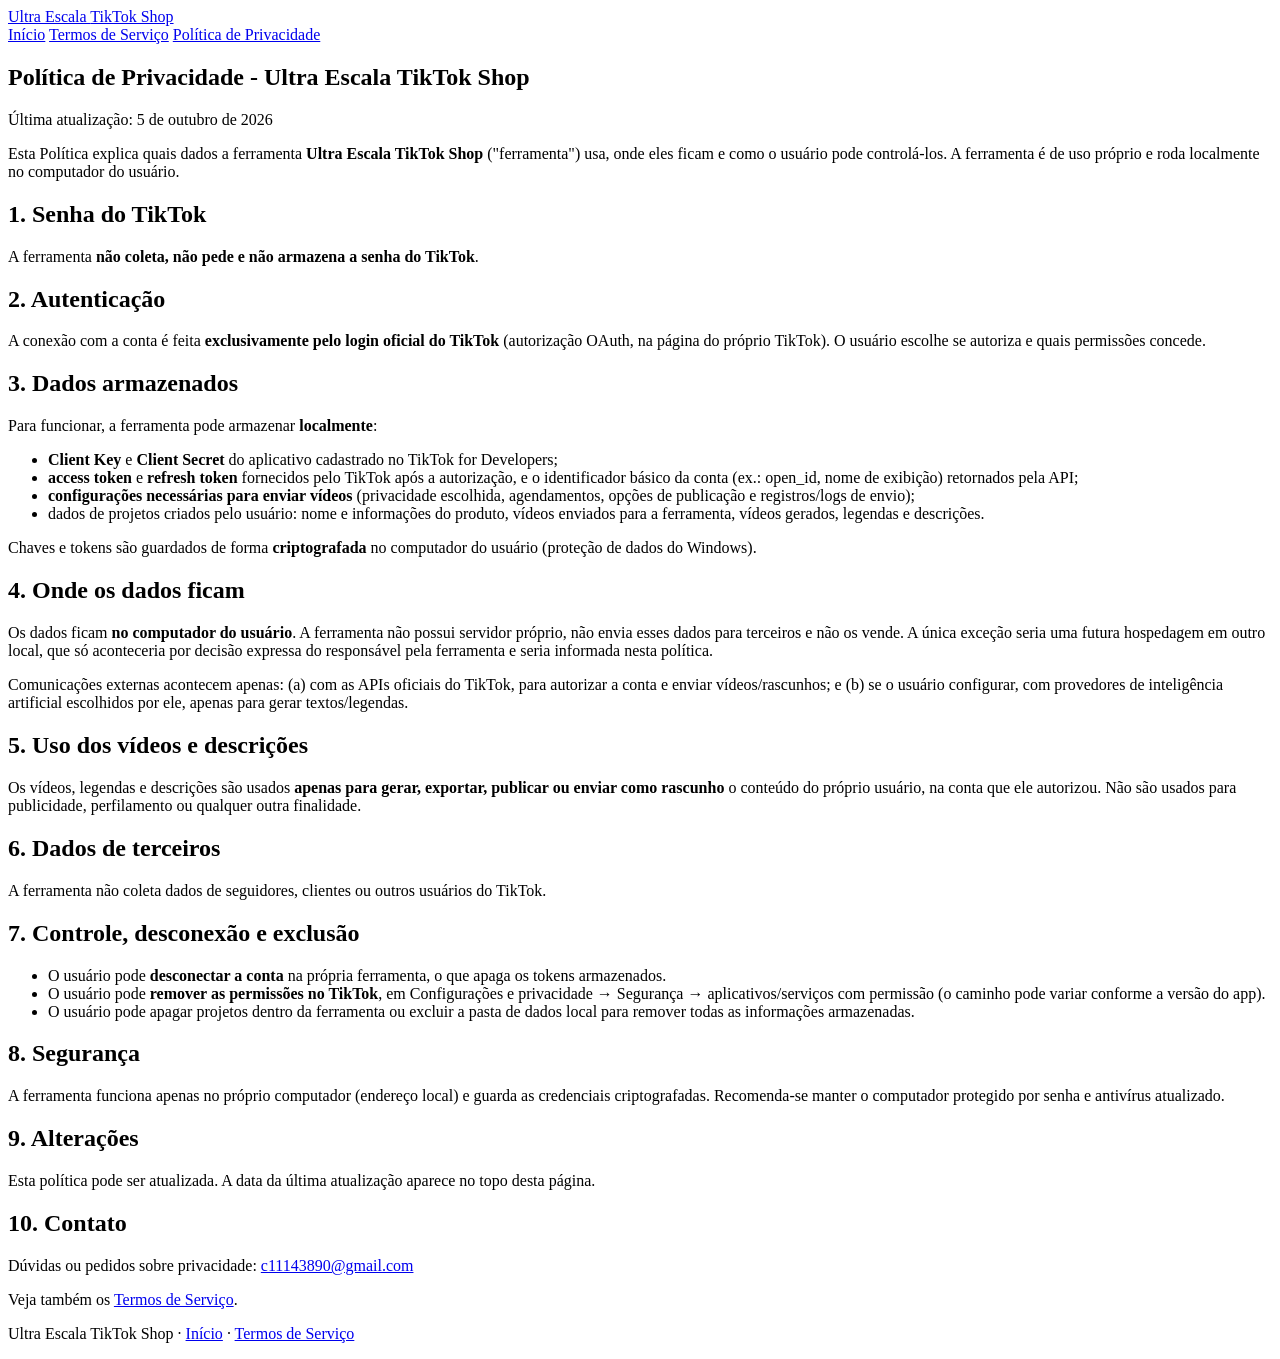
==== privacidade/index.html @ 0f506578 "Publica privacidade/index.html" ====
<!doctype html>
<html lang="pt-BR">
<head>
  <meta charset="utf-8">
  <meta name="viewport" content="width=device-width, initial-scale=1">
  <title>Política de Privacidade - Ultra Escala TikTok Shop</title>
  <meta name="description" content="Política de Privacidade da ferramenta Ultra Escala TikTok Shop.">
  <link rel="stylesheet" href="../style.css">
</head>
<body>
  <header class="top">
    <div class="wrap">
      <a class="logo" href="../">Ultra Escala <span>TikTok Shop</span></a>
      <nav>
        <a href="../">Início</a>
        <a href="../termos/">Termos de Serviço</a>
        <a class="on" href="./">Política de Privacidade</a>
      </nav>
    </div>
  </header>

  <main class="wrap">
    <article class="doc">
      <h1>Política de Privacidade - Ultra Escala TikTok Shop</h1>
      <p class="updated">Última atualização: 5 de outubro de 2026</p>

      <p>Esta Política explica quais dados a ferramenta <strong>Ultra Escala TikTok Shop</strong> ("ferramenta") usa,
        onde eles ficam e como o usuário pode controlá-los. A ferramenta é de uso próprio e roda localmente no
        computador do usuário.</p>

      <h2>1. Senha do TikTok</h2>
      <div class="note">A ferramenta <strong>não coleta, não pede e não armazena a senha do TikTok</strong>.</div>

      <h2>2. Autenticação</h2>
      <p>A conexão com a conta é feita <strong>exclusivamente pelo login oficial do TikTok</strong> (autorização OAuth,
        na página do próprio TikTok). O usuário escolhe se autoriza e quais permissões concede.</p>

      <h2>3. Dados armazenados</h2>
      <p>Para funcionar, a ferramenta pode armazenar <strong>localmente</strong>:</p>
      <ul>
        <li><strong>Client Key</strong> e <strong>Client Secret</strong> do aplicativo cadastrado no TikTok for Developers;</li>
        <li><strong>access token</strong> e <strong>refresh token</strong> fornecidos pelo TikTok após a autorização,
          e o identificador básico da conta (ex.: open_id, nome de exibição) retornados pela API;</li>
        <li><strong>configurações necessárias para enviar vídeos</strong> (privacidade escolhida, agendamentos,
          opções de publicação e registros/logs de envio);</li>
        <li>dados de projetos criados pelo usuário: nome e informações do produto, vídeos enviados para a ferramenta,
          vídeos gerados, legendas e descrições.</li>
      </ul>
      <p>Chaves e tokens são guardados de forma <strong>criptografada</strong> no computador do usuário
        (proteção de dados do Windows).</p>

      <h2>4. Onde os dados ficam</h2>
      <p>Os dados ficam <strong>no computador do usuário</strong>. A ferramenta não possui servidor próprio, não envia
        esses dados para terceiros e não os vende. A única exceção seria uma futura hospedagem em outro local,
        que só aconteceria por decisão expressa do responsável pela ferramenta e seria informada nesta política.</p>
      <p>Comunicações externas acontecem apenas: (a) com as APIs oficiais do TikTok, para autorizar a conta e enviar
        vídeos/rascunhos; e (b) se o usuário configurar, com provedores de inteligência artificial escolhidos por ele,
        apenas para gerar textos/legendas.</p>

      <h2>5. Uso dos vídeos e descrições</h2>
      <p>Os vídeos, legendas e descrições são usados <strong>apenas para gerar, exportar, publicar ou enviar como
        rascunho</strong> o conteúdo do próprio usuário, na conta que ele autorizou. Não são usados para publicidade,
        perfilamento ou qualquer outra finalidade.</p>

      <h2>6. Dados de terceiros</h2>
      <p>A ferramenta não coleta dados de seguidores, clientes ou outros usuários do TikTok.</p>

      <h2>7. Controle, desconexão e exclusão</h2>
      <ul>
        <li>O usuário pode <strong>desconectar a conta</strong> na própria ferramenta, o que apaga os tokens armazenados.</li>
        <li>O usuário pode <strong>remover as permissões no TikTok</strong>, em Configurações e privacidade → Segurança →
          aplicativos/serviços com permissão (o caminho pode variar conforme a versão do app).</li>
        <li>O usuário pode apagar projetos dentro da ferramenta ou excluir a pasta de dados local para remover todas
          as informações armazenadas.</li>
      </ul>

      <h2>8. Segurança</h2>
      <p>A ferramenta funciona apenas no próprio computador (endereço local) e guarda as credenciais criptografadas.
        Recomenda-se manter o computador protegido por senha e antivírus atualizado.</p>

      <h2>9. Alterações</h2>
      <p>Esta política pode ser atualizada. A data da última atualização aparece no topo desta página.</p>

      <h2>10. Contato</h2>
      <p>Dúvidas ou pedidos sobre privacidade: <a href="mailto:c11143890@gmail.com">c11143890@gmail.com</a></p>
      <p>Veja também os <a href="../termos/">Termos de Serviço</a>.</p>
    </article>
  </main>

  <footer>
    <p>Ultra Escala TikTok Shop · <a href="../">Início</a> · <a href="../termos/">Termos de Serviço</a></p>
  </footer>
</body>
</html>
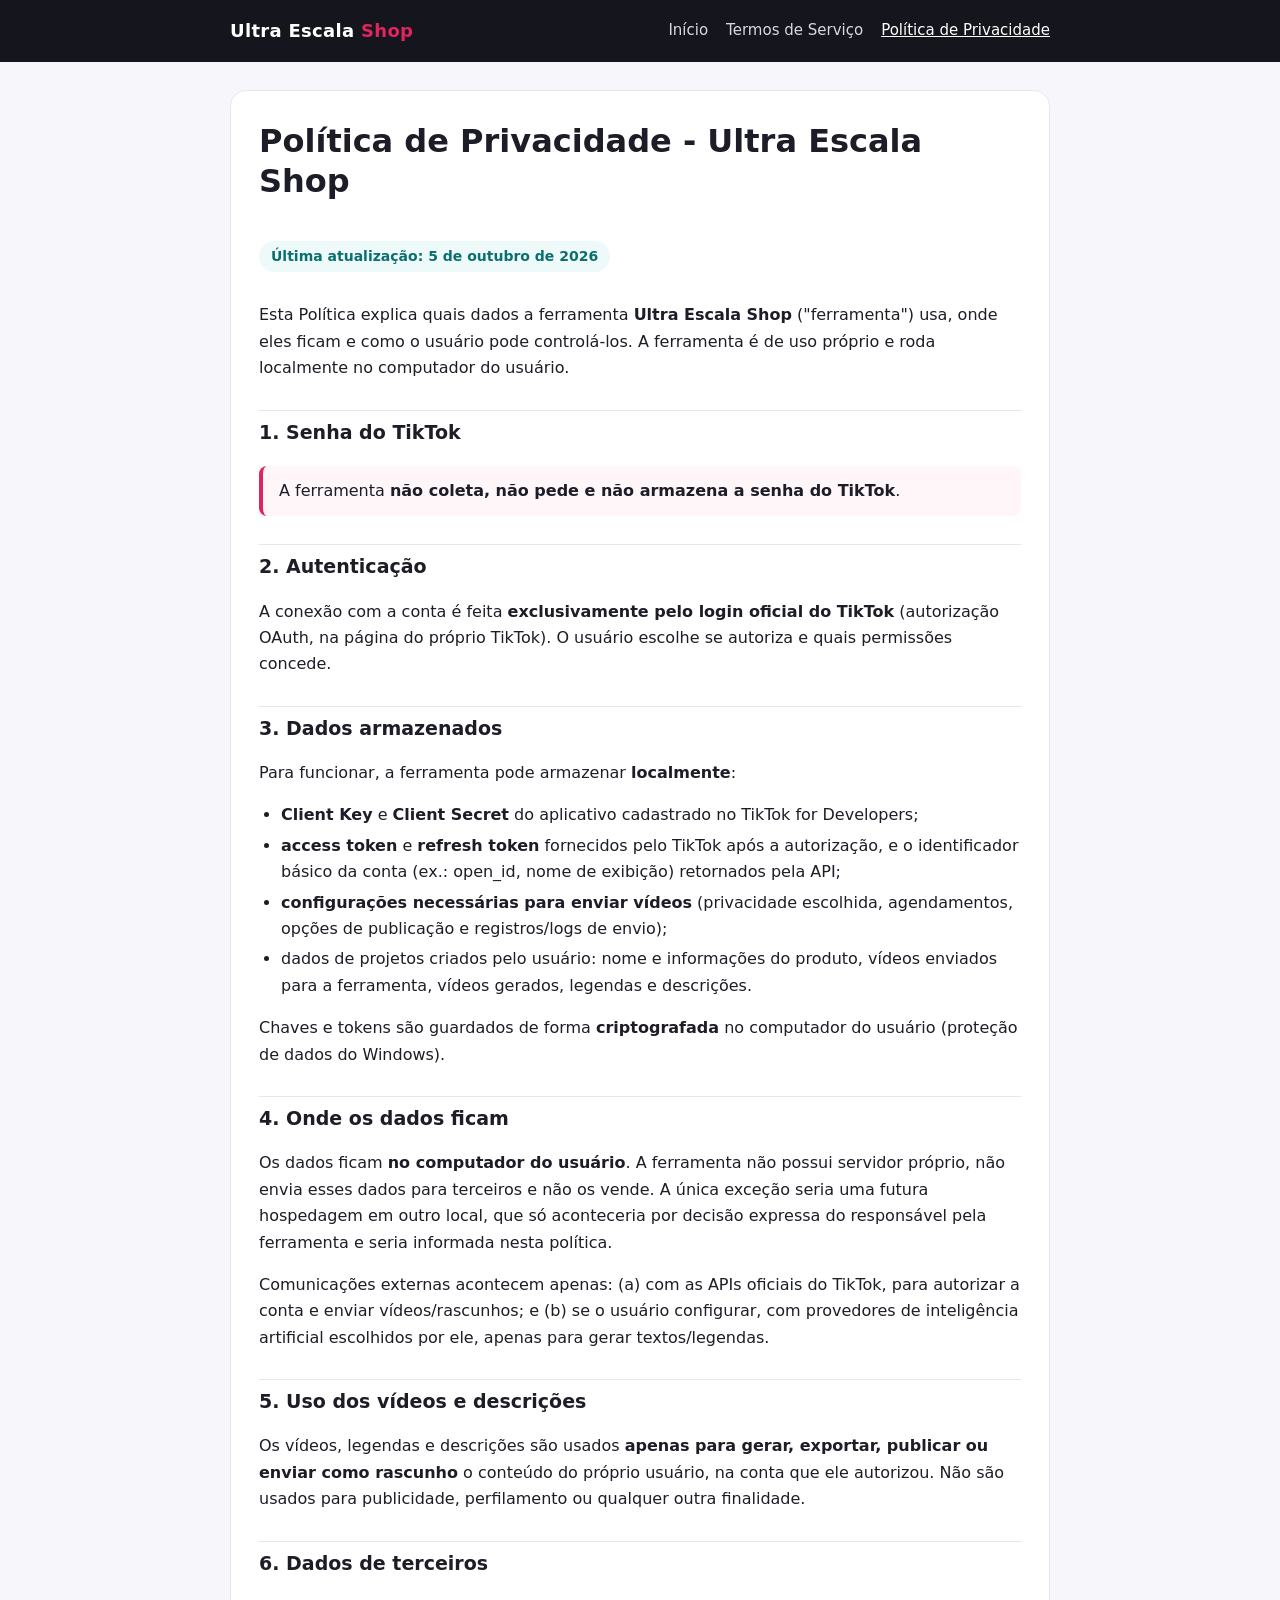
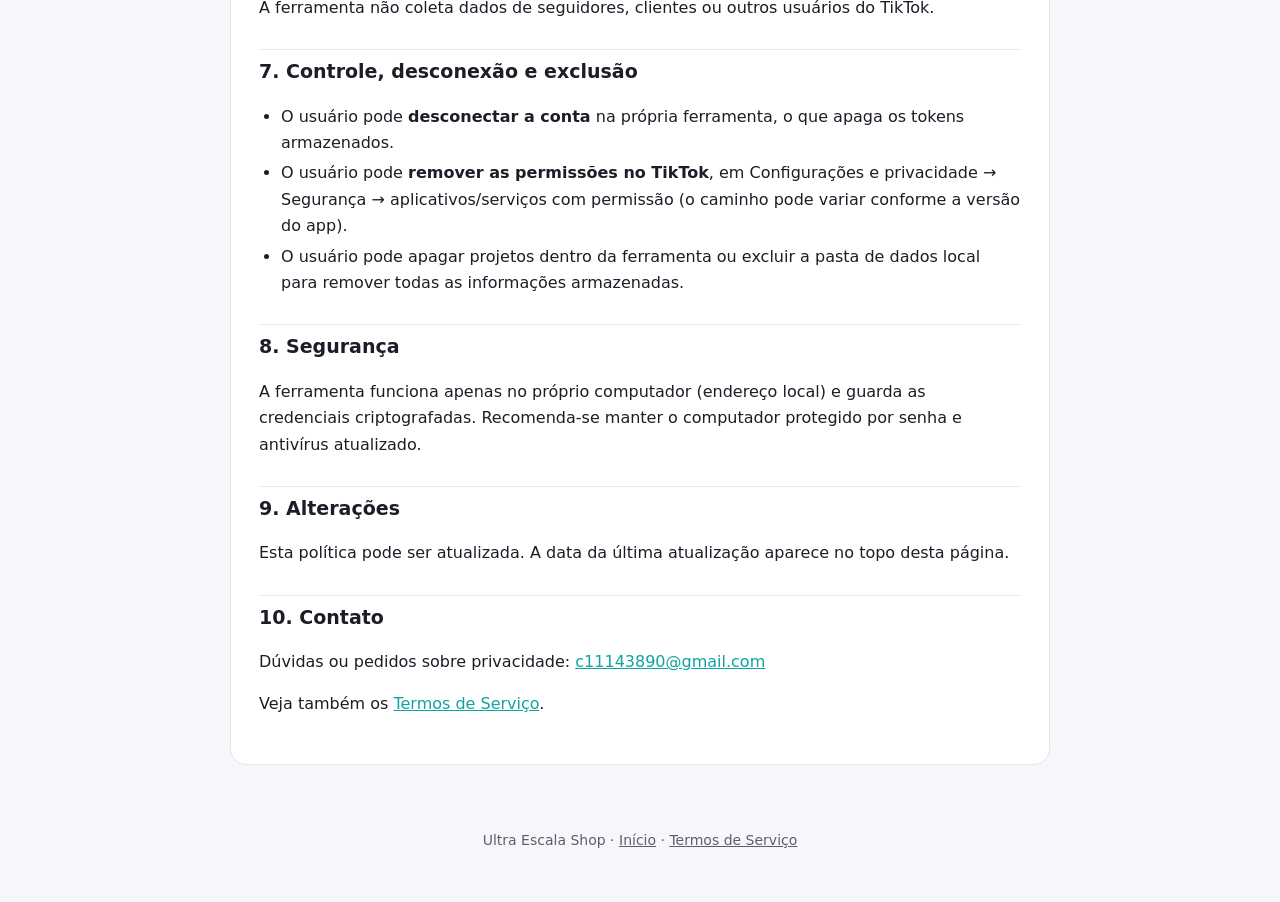
==== commit 8766fa6a: "Publica privacidade/index.html" ====
--- a/privacidade/index.html
+++ b/privacidade/index.html
@@ -1,94 +1,94 @@
-<!doctype html>
-<html lang="pt-BR">
-<head>
-  <meta charset="utf-8">
-  <meta name="viewport" content="width=device-width, initial-scale=1">
-  <title>Política de Privacidade - Ultra Escala TikTok Shop</title>
-  <meta name="description" content="Política de Privacidade da ferramenta Ultra Escala TikTok Shop.">
-  <link rel="stylesheet" href="../style.css">
-</head>
-<body>
-  <header class="top">
-    <div class="wrap">
-      <a class="logo" href="../">Ultra Escala <span>TikTok Shop</span></a>
-      <nav>
-        <a href="../">Início</a>
-        <a href="../termos/">Termos de Serviço</a>
-        <a class="on" href="./">Política de Privacidade</a>
-      </nav>
-    </div>
-  </header>
-
-  <main class="wrap">
-    <article class="doc">
-      <h1>Política de Privacidade - Ultra Escala TikTok Shop</h1>
-      <p class="updated">Última atualização: 5 de outubro de 2026</p>
-
-      <p>Esta Política explica quais dados a ferramenta <strong>Ultra Escala TikTok Shop</strong> ("ferramenta") usa,
-        onde eles ficam e como o usuário pode controlá-los. A ferramenta é de uso próprio e roda localmente no
-        computador do usuário.</p>
-
-      <h2>1. Senha do TikTok</h2>
-      <div class="note">A ferramenta <strong>não coleta, não pede e não armazena a senha do TikTok</strong>.</div>
-
-      <h2>2. Autenticação</h2>
-      <p>A conexão com a conta é feita <strong>exclusivamente pelo login oficial do TikTok</strong> (autorização OAuth,
-        na página do próprio TikTok). O usuário escolhe se autoriza e quais permissões concede.</p>
-
-      <h2>3. Dados armazenados</h2>
-      <p>Para funcionar, a ferramenta pode armazenar <strong>localmente</strong>:</p>
-      <ul>
-        <li><strong>Client Key</strong> e <strong>Client Secret</strong> do aplicativo cadastrado no TikTok for Developers;</li>
-        <li><strong>access token</strong> e <strong>refresh token</strong> fornecidos pelo TikTok após a autorização,
-          e o identificador básico da conta (ex.: open_id, nome de exibição) retornados pela API;</li>
-        <li><strong>configurações necessárias para enviar vídeos</strong> (privacidade escolhida, agendamentos,
-          opções de publicação e registros/logs de envio);</li>
-        <li>dados de projetos criados pelo usuário: nome e informações do produto, vídeos enviados para a ferramenta,
-          vídeos gerados, legendas e descrições.</li>
-      </ul>
-      <p>Chaves e tokens são guardados de forma <strong>criptografada</strong> no computador do usuário
-        (proteção de dados do Windows).</p>
-
-      <h2>4. Onde os dados ficam</h2>
-      <p>Os dados ficam <strong>no computador do usuário</strong>. A ferramenta não possui servidor próprio, não envia
-        esses dados para terceiros e não os vende. A única exceção seria uma futura hospedagem em outro local,
-        que só aconteceria por decisão expressa do responsável pela ferramenta e seria informada nesta política.</p>
-      <p>Comunicações externas acontecem apenas: (a) com as APIs oficiais do TikTok, para autorizar a conta e enviar
-        vídeos/rascunhos; e (b) se o usuário configurar, com provedores de inteligência artificial escolhidos por ele,
-        apenas para gerar textos/legendas.</p>
-
-      <h2>5. Uso dos vídeos e descrições</h2>
-      <p>Os vídeos, legendas e descrições são usados <strong>apenas para gerar, exportar, publicar ou enviar como
-        rascunho</strong> o conteúdo do próprio usuário, na conta que ele autorizou. Não são usados para publicidade,
-        perfilamento ou qualquer outra finalidade.</p>
-
-      <h2>6. Dados de terceiros</h2>
-      <p>A ferramenta não coleta dados de seguidores, clientes ou outros usuários do TikTok.</p>
-
-      <h2>7. Controle, desconexão e exclusão</h2>
-      <ul>
-        <li>O usuário pode <strong>desconectar a conta</strong> na própria ferramenta, o que apaga os tokens armazenados.</li>
-        <li>O usuário pode <strong>remover as permissões no TikTok</strong>, em Configurações e privacidade → Segurança →
-          aplicativos/serviços com permissão (o caminho pode variar conforme a versão do app).</li>
-        <li>O usuário pode apagar projetos dentro da ferramenta ou excluir a pasta de dados local para remover todas
-          as informações armazenadas.</li>
-      </ul>
-
-      <h2>8. Segurança</h2>
-      <p>A ferramenta funciona apenas no próprio computador (endereço local) e guarda as credenciais criptografadas.
-        Recomenda-se manter o computador protegido por senha e antivírus atualizado.</p>
-
-      <h2>9. Alterações</h2>
-      <p>Esta política pode ser atualizada. A data da última atualização aparece no topo desta página.</p>
-
-      <h2>10. Contato</h2>
-      <p>Dúvidas ou pedidos sobre privacidade: <a href="mailto:c11143890@gmail.com">c11143890@gmail.com</a></p>
-      <p>Veja também os <a href="../termos/">Termos de Serviço</a>.</p>
-    </article>
-  </main>
-
-  <footer>
-    <p>Ultra Escala TikTok Shop · <a href="../">Início</a> · <a href="../termos/">Termos de Serviço</a></p>
-  </footer>
-</body>
-</html>
+<!doctype html>
+<html lang="pt-BR">
+<head>
+  <meta charset="utf-8">
+  <meta name="viewport" content="width=device-width, initial-scale=1">
+  <title>Política de Privacidade - Ultra Escala Shop</title>
+  <meta name="description" content="Política de Privacidade da ferramenta Ultra Escala Shop.">
+  <link rel="stylesheet" href="../style.css">
+</head>
+<body>
+  <header class="top">
+    <div class="wrap">
+      <a class="logo" href="../">Ultra Escala <span>Shop</span></a>
+      <nav>
+        <a href="../">Início</a>
+        <a href="../termos/">Termos de Serviço</a>
+        <a class="on" href="./">Política de Privacidade</a>
+      </nav>
+    </div>
+  </header>
+
+  <main class="wrap">
+    <article class="doc">
+      <h1>Política de Privacidade - Ultra Escala Shop</h1>
+      <p class="updated">Última atualização: 5 de outubro de 2026</p>
+
+      <p>Esta Política explica quais dados a ferramenta <strong>Ultra Escala Shop</strong> ("ferramenta") usa,
+        onde eles ficam e como o usuário pode controlá-los. A ferramenta é de uso próprio e roda localmente no
+        computador do usuário.</p>
+
+      <h2>1. Senha do TikTok</h2>
+      <div class="note">A ferramenta <strong>não coleta, não pede e não armazena a senha do TikTok</strong>.</div>
+
+      <h2>2. Autenticação</h2>
+      <p>A conexão com a conta é feita <strong>exclusivamente pelo login oficial do TikTok</strong> (autorização OAuth,
+        na página do próprio TikTok). O usuário escolhe se autoriza e quais permissões concede.</p>
+
+      <h2>3. Dados armazenados</h2>
+      <p>Para funcionar, a ferramenta pode armazenar <strong>localmente</strong>:</p>
+      <ul>
+        <li><strong>Client Key</strong> e <strong>Client Secret</strong> do aplicativo cadastrado no TikTok for Developers;</li>
+        <li><strong>access token</strong> e <strong>refresh token</strong> fornecidos pelo TikTok após a autorização,
+          e o identificador básico da conta (ex.: open_id, nome de exibição) retornados pela API;</li>
+        <li><strong>configurações necessárias para enviar vídeos</strong> (privacidade escolhida, agendamentos,
+          opções de publicação e registros/logs de envio);</li>
+        <li>dados de projetos criados pelo usuário: nome e informações do produto, vídeos enviados para a ferramenta,
+          vídeos gerados, legendas e descrições.</li>
+      </ul>
+      <p>Chaves e tokens são guardados de forma <strong>criptografada</strong> no computador do usuário
+        (proteção de dados do Windows).</p>
+
+      <h2>4. Onde os dados ficam</h2>
+      <p>Os dados ficam <strong>no computador do usuário</strong>. A ferramenta não possui servidor próprio, não envia
+        esses dados para terceiros e não os vende. A única exceção seria uma futura hospedagem em outro local,
+        que só aconteceria por decisão expressa do responsável pela ferramenta e seria informada nesta política.</p>
+      <p>Comunicações externas acontecem apenas: (a) com as APIs oficiais do TikTok, para autorizar a conta e enviar
+        vídeos/rascunhos; e (b) se o usuário configurar, com provedores de inteligência artificial escolhidos por ele,
+        apenas para gerar textos/legendas.</p>
+
+      <h2>5. Uso dos vídeos e descrições</h2>
+      <p>Os vídeos, legendas e descrições são usados <strong>apenas para gerar, exportar, publicar ou enviar como
+        rascunho</strong> o conteúdo do próprio usuário, na conta que ele autorizou. Não são usados para publicidade,
+        perfilamento ou qualquer outra finalidade.</p>
+
+      <h2>6. Dados de terceiros</h2>
+      <p>A ferramenta não coleta dados de seguidores, clientes ou outros usuários do TikTok.</p>
+
+      <h2>7. Controle, desconexão e exclusão</h2>
+      <ul>
+        <li>O usuário pode <strong>desconectar a conta</strong> na própria ferramenta, o que apaga os tokens armazenados.</li>
+        <li>O usuário pode <strong>remover as permissões no TikTok</strong>, em Configurações e privacidade → Segurança →
+          aplicativos/serviços com permissão (o caminho pode variar conforme a versão do app).</li>
+        <li>O usuário pode apagar projetos dentro da ferramenta ou excluir a pasta de dados local para remover todas
+          as informações armazenadas.</li>
+      </ul>
+
+      <h2>8. Segurança</h2>
+      <p>A ferramenta funciona apenas no próprio computador (endereço local) e guarda as credenciais criptografadas.
+        Recomenda-se manter o computador protegido por senha e antivírus atualizado.</p>
+
+      <h2>9. Alterações</h2>
+      <p>Esta política pode ser atualizada. A data da última atualização aparece no topo desta página.</p>
+
+      <h2>10. Contato</h2>
+      <p>Dúvidas ou pedidos sobre privacidade: <a href="mailto:c11143890@gmail.com">c11143890@gmail.com</a></p>
+      <p>Veja também os <a href="../termos/">Termos de Serviço</a>.</p>
+    </article>
+  </main>
+
+  <footer>
+    <p>Ultra Escala Shop · <a href="../">Início</a> · <a href="../termos/">Termos de Serviço</a></p>
+  </footer>
+</body>
+</html>
--- a/style.css
+++ b/style.css
@@ -0,0 +1,47 @@
+:root {
+  --bg: #f7f7fb;
+  --card: #ffffff;
+  --text: #1d1d27;
+  --muted: #5d5d70;
+  --brand: #e0245e;
+  --brand2: #0fa3a3;
+  --line: #e6e6ef;
+}
+* { box-sizing: border-box; }
+html { -webkit-text-size-adjust: 100%; }
+body {
+  margin: 0; background: var(--bg); color: var(--text);
+  font: 16px/1.65 system-ui, -apple-system, "Segoe UI", Roboto, "Helvetica Neue", Arial, sans-serif;
+}
+a { color: var(--brand2); }
+header.top {
+  background: #15151d; color: #fff;
+}
+header.top .wrap { display: flex; align-items: center; gap: 16px; flex-wrap: wrap; padding: 16px 20px; }
+.logo { font-weight: 800; letter-spacing: .3px; font-size: 18px; color: #fff; text-decoration: none; }
+.logo span { color: var(--brand); }
+nav { margin-left: auto; display: flex; gap: 18px; flex-wrap: wrap; }
+nav a { color: #d8d8e4; text-decoration: none; font-size: 15px; }
+nav a:hover, nav a.on { color: #fff; text-decoration: underline; }
+.wrap { max-width: 860px; margin: 0 auto; }
+main { padding: 28px 20px 40px; }
+.hero { background: var(--card); border: 1px solid var(--line); border-radius: 16px; padding: 32px 28px; }
+.hero h1 { margin: 0 0 10px; font-size: clamp(26px, 5vw, 38px); line-height: 1.2; }
+.hero p.lead { font-size: 18px; color: var(--muted); margin: 0; }
+.grid { display: grid; grid-template-columns: repeat(auto-fit, minmax(240px, 1fr)); gap: 16px; margin-top: 20px; }
+.card { background: var(--card); border: 1px solid var(--line); border-radius: 14px; padding: 20px 22px; }
+.card h2, .card h3 { margin-top: 0; font-size: 18px; }
+.card p { margin: 0; color: var(--muted); }
+.doc { background: var(--card); border: 1px solid var(--line); border-radius: 16px; padding: 30px 28px; }
+.doc h1 { margin-top: 0; font-size: clamp(24px, 4.5vw, 32px); line-height: 1.25; }
+.doc h2 { font-size: 19px; margin-top: 28px; padding-top: 6px; border-top: 1px solid var(--line); }
+.doc ul { padding-left: 22px; }
+.doc li { margin: 4px 0; }
+.updated { display: inline-block; background: #eef9f9; color: #0b6f6f; border-radius: 99px; padding: 4px 12px; font-size: 14px; font-weight: 600; }
+.note { background: #fff6f9; border-left: 4px solid var(--brand); padding: 12px 16px; border-radius: 8px; margin: 18px 0; }
+footer { color: var(--muted); font-size: 14px; text-align: center; padding: 10px 20px 36px; }
+footer a { color: var(--muted); }
+@media (max-width: 560px) {
+  nav { margin-left: 0; width: 100%; }
+  .hero, .doc { padding: 22px 18px; }
+}
